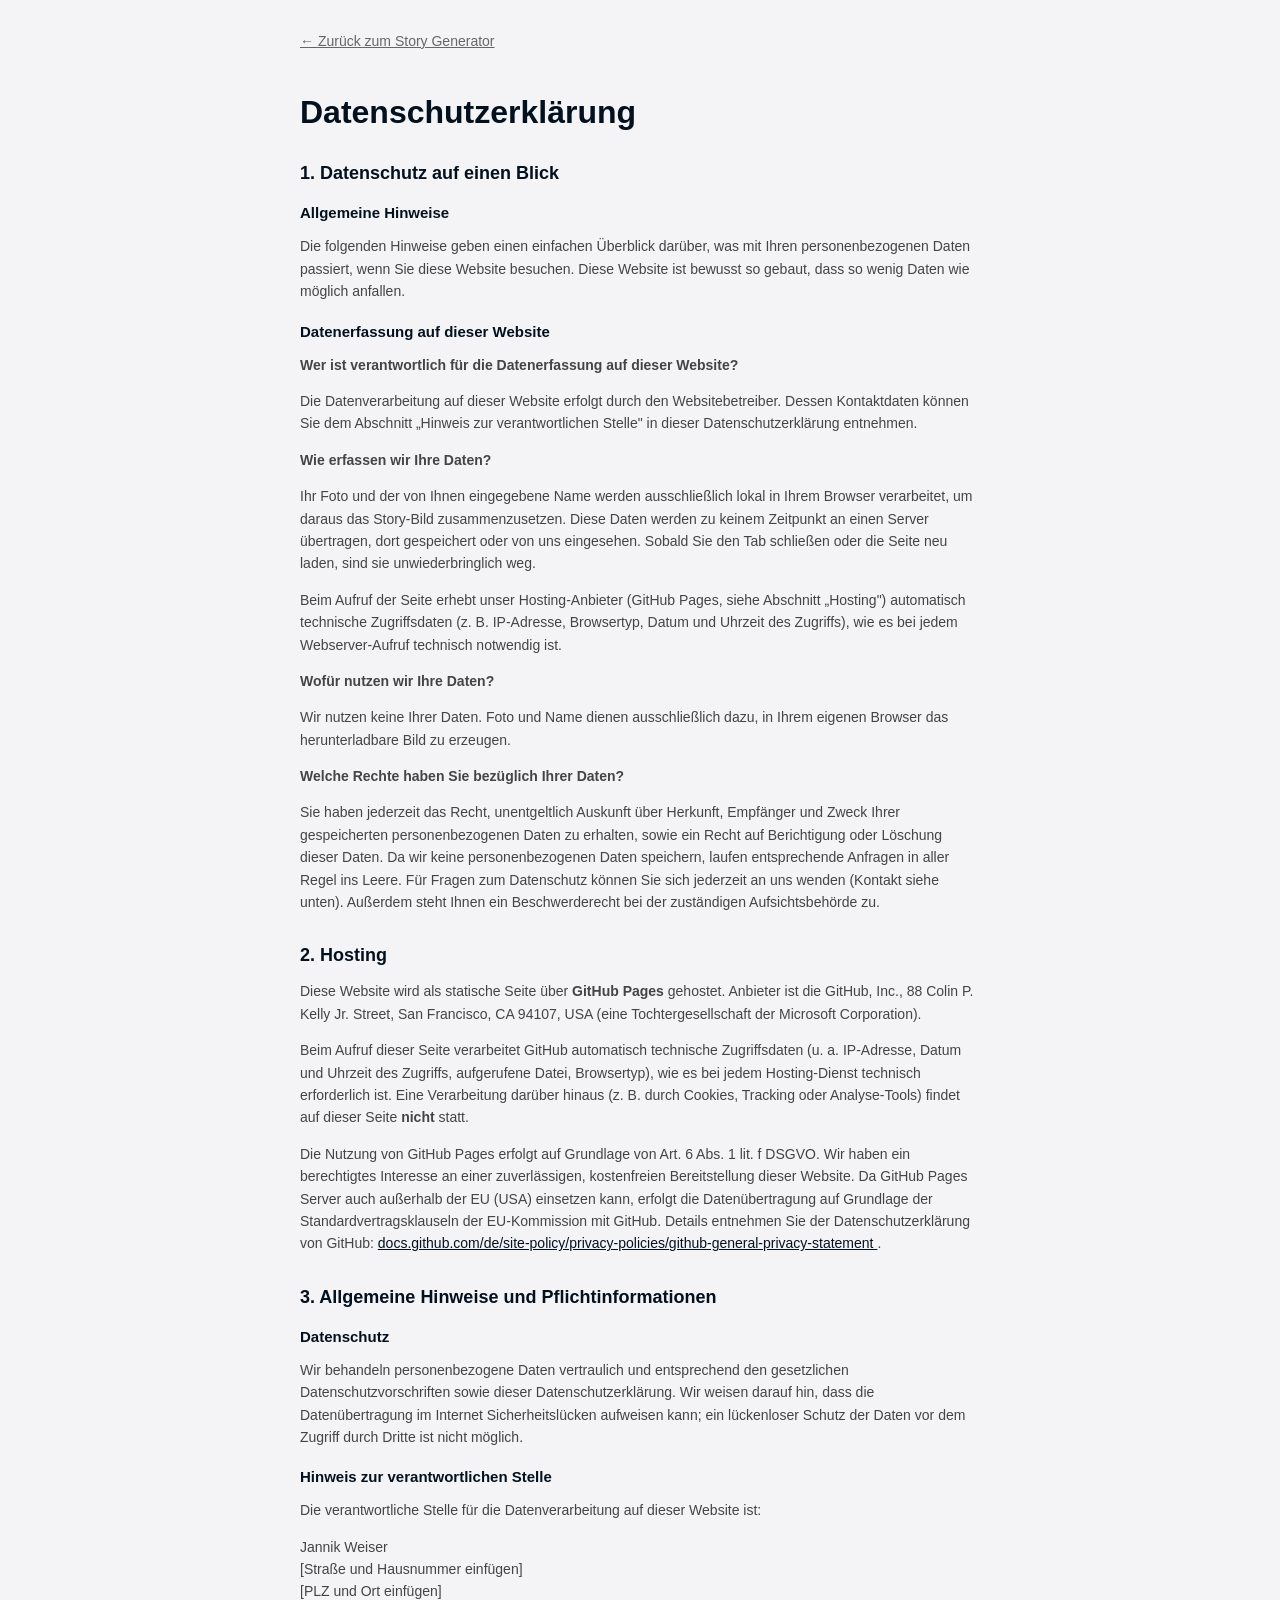
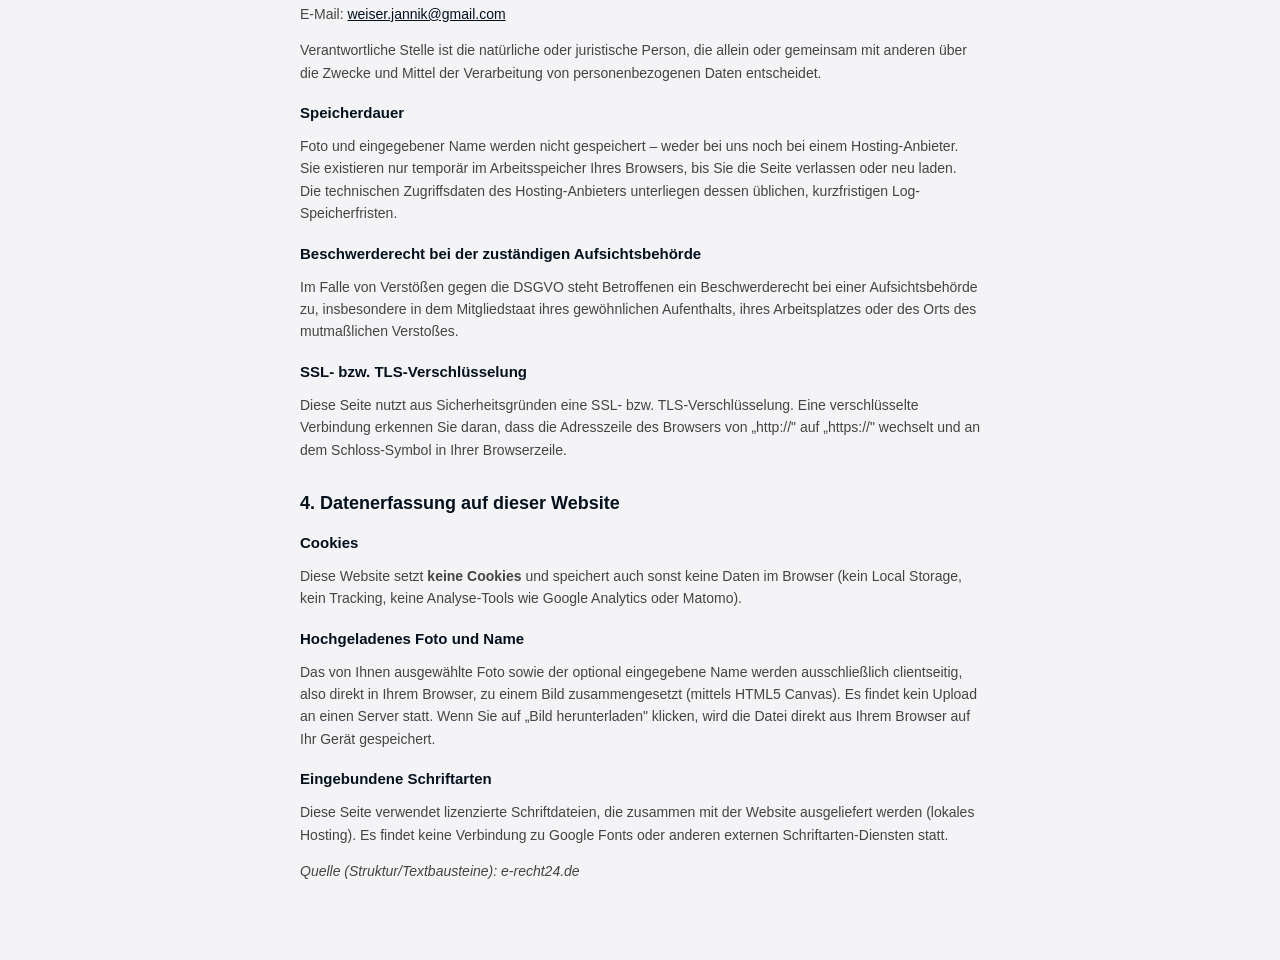
==== datenschutz.html @ 574ca00b "Add Impressum and Datenschutz pages with footer links Impressum is adapted from the DAV Kletterzentr" ====
<!DOCTYPE html>
<html lang="de">
<head>
<meta charset="UTF-8">
<meta name="viewport" content="width=device-width, initial-scale=1.0">
<title>Datenschutzerklärung – EYCH Augsburg Story Generator</title>
<link rel="stylesheet" href="style.css">
</head>
<body>
  <div class="page legal">
    <a class="back-link" href="index.html">← Zurück zum Story Generator</a>
    <h1>Datenschutzerklärung</h1>

    <h2>1. Datenschutz auf einen Blick</h2>
    <h3>Allgemeine Hinweise</h3>
    <p>
      Die folgenden Hinweise geben einen einfachen Überblick darüber, was mit Ihren
      personenbezogenen Daten passiert, wenn Sie diese Website besuchen. Diese Website ist
      bewusst so gebaut, dass so wenig Daten wie möglich anfallen.
    </p>

    <h3>Datenerfassung auf dieser Website</h3>
    <p><strong>Wer ist verantwortlich für die Datenerfassung auf dieser Website?</strong></p>
    <p>
      Die Datenverarbeitung auf dieser Website erfolgt durch den Websitebetreiber. Dessen
      Kontaktdaten können Sie dem Abschnitt „Hinweis zur verantwortlichen Stelle" in dieser
      Datenschutzerklärung entnehmen.
    </p>

    <p><strong>Wie erfassen wir Ihre Daten?</strong></p>
    <p>
      Ihr Foto und der von Ihnen eingegebene Name werden ausschließlich lokal in Ihrem
      Browser verarbeitet, um daraus das Story-Bild zusammenzusetzen. Diese Daten werden zu
      keinem Zeitpunkt an einen Server übertragen, dort gespeichert oder von uns eingesehen.
      Sobald Sie den Tab schließen oder die Seite neu laden, sind sie unwiederbringlich weg.
    </p>
    <p>
      Beim Aufruf der Seite erhebt unser Hosting-Anbieter (GitHub Pages, siehe Abschnitt
      „Hosting") automatisch technische Zugriffsdaten (z. B. IP-Adresse, Browsertyp, Datum
      und Uhrzeit des Zugriffs), wie es bei jedem Webserver-Aufruf technisch notwendig ist.
    </p>

    <p><strong>Wofür nutzen wir Ihre Daten?</strong></p>
    <p>
      Wir nutzen keine Ihrer Daten. Foto und Name dienen ausschließlich dazu, in Ihrem
      eigenen Browser das herunterladbare Bild zu erzeugen.
    </p>

    <p><strong>Welche Rechte haben Sie bezüglich Ihrer Daten?</strong></p>
    <p>
      Sie haben jederzeit das Recht, unentgeltlich Auskunft über Herkunft, Empfänger und
      Zweck Ihrer gespeicherten personenbezogenen Daten zu erhalten, sowie ein Recht auf
      Berichtigung oder Löschung dieser Daten. Da wir keine personenbezogenen Daten
      speichern, laufen entsprechende Anfragen in aller Regel ins Leere. Für Fragen zum
      Datenschutz können Sie sich jederzeit an uns wenden (Kontakt siehe unten). Außerdem
      steht Ihnen ein Beschwerderecht bei der zuständigen Aufsichtsbehörde zu.
    </p>

    <h2>2. Hosting</h2>
    <p>
      Diese Website wird als statische Seite über <strong>GitHub Pages</strong> gehostet.
      Anbieter ist die GitHub, Inc., 88 Colin P. Kelly Jr. Street, San Francisco, CA 94107,
      USA (eine Tochtergesellschaft der Microsoft Corporation).
    </p>
    <p>
      Beim Aufruf dieser Seite verarbeitet GitHub automatisch technische Zugriffsdaten
      (u. a. IP-Adresse, Datum und Uhrzeit des Zugriffs, aufgerufene Datei, Browsertyp), wie
      es bei jedem Hosting-Dienst technisch erforderlich ist. Eine Verarbeitung darüber
      hinaus (z. B. durch Cookies, Tracking oder Analyse-Tools) findet auf dieser Seite
      <strong>nicht</strong> statt.
    </p>
    <p>
      Die Nutzung von GitHub Pages erfolgt auf Grundlage von Art. 6 Abs. 1 lit. f DSGVO. Wir
      haben ein berechtigtes Interesse an einer zuverlässigen, kostenfreien Bereitstellung
      dieser Website. Da GitHub Pages Server auch außerhalb der EU (USA) einsetzen kann,
      erfolgt die Datenübertragung auf Grundlage der Standardvertragsklauseln der
      EU-Kommission mit GitHub. Details entnehmen Sie der Datenschutzerklärung von GitHub:
      <a href="https://docs.github.com/de/site-policy/privacy-policies/github-general-privacy-statement" target="_blank" rel="noopener">
        docs.github.com/de/site-policy/privacy-policies/github-general-privacy-statement
      </a>.
    </p>

    <h2>3. Allgemeine Hinweise und Pflichtinformationen</h2>
    <h3>Datenschutz</h3>
    <p>
      Wir behandeln personenbezogene Daten vertraulich und entsprechend den gesetzlichen
      Datenschutzvorschriften sowie dieser Datenschutzerklärung. Wir weisen darauf hin, dass
      die Datenübertragung im Internet Sicherheitslücken aufweisen kann; ein lückenloser
      Schutz der Daten vor dem Zugriff durch Dritte ist nicht möglich.
    </p>

    <h3>Hinweis zur verantwortlichen Stelle</h3>
    <p>
      Die verantwortliche Stelle für die Datenverarbeitung auf dieser Website ist:
    </p>
    <p>
      Jannik Weiser<br>
      [Straße und Hausnummer einfügen]<br>
      [PLZ und Ort einfügen]<br>
      E-Mail: <a href="mailto:weiser.jannik@gmail.com">weiser.jannik@gmail.com</a>
    </p>
    <p>
      Verantwortliche Stelle ist die natürliche oder juristische Person, die allein oder
      gemeinsam mit anderen über die Zwecke und Mittel der Verarbeitung von
      personenbezogenen Daten entscheidet.
    </p>

    <h3>Speicherdauer</h3>
    <p>
      Foto und eingegebener Name werden nicht gespeichert – weder bei uns noch bei einem
      Hosting-Anbieter. Sie existieren nur temporär im Arbeitsspeicher Ihres Browsers, bis
      Sie die Seite verlassen oder neu laden. Die technischen Zugriffsdaten des
      Hosting-Anbieters unterliegen dessen üblichen, kurzfristigen Log-Speicherfristen.
    </p>

    <h3>Beschwerderecht bei der zuständigen Aufsichtsbehörde</h3>
    <p>
      Im Falle von Verstößen gegen die DSGVO steht Betroffenen ein Beschwerderecht bei einer
      Aufsichtsbehörde zu, insbesondere in dem Mitgliedstaat ihres gewöhnlichen Aufenthalts,
      ihres Arbeitsplatzes oder des Orts des mutmaßlichen Verstoßes.
    </p>

    <h3>SSL- bzw. TLS-Verschlüsselung</h3>
    <p>
      Diese Seite nutzt aus Sicherheitsgründen eine SSL- bzw. TLS-Verschlüsselung. Eine
      verschlüsselte Verbindung erkennen Sie daran, dass die Adresszeile des Browsers von
      „http://" auf „https://" wechselt und an dem Schloss-Symbol in Ihrer Browserzeile.
    </p>

    <h2>4. Datenerfassung auf dieser Website</h2>
    <h3>Cookies</h3>
    <p>
      Diese Website setzt <strong>keine Cookies</strong> und speichert auch sonst keine
      Daten im Browser (kein Local Storage, kein Tracking, keine Analyse-Tools wie Google
      Analytics oder Matomo).
    </p>

    <h3>Hochgeladenes Foto und Name</h3>
    <p>
      Das von Ihnen ausgewählte Foto sowie der optional eingegebene Name werden
      ausschließlich clientseitig, also direkt in Ihrem Browser, zu einem Bild
      zusammengesetzt (mittels HTML5 Canvas). Es findet kein Upload an einen Server statt.
      Wenn Sie auf „Bild herunterladen" klicken, wird die Datei direkt aus Ihrem Browser auf
      Ihr Gerät gespeichert.
    </p>

    <h3>Eingebundene Schriftarten</h3>
    <p>
      Diese Seite verwendet lizenzierte Schriftdateien, die zusammen mit der Website
      ausgeliefert werden (lokales Hosting). Es findet keine Verbindung zu Google Fonts oder
      anderen externen Schriftarten-Diensten statt.
    </p>

    <p><em>Quelle (Struktur/Textbausteine): e-recht24.de</em></p>
  </div>
</body>
</html>
---- style.css ----
@font-face {
  font-family: "WorldClimbingBold";
  src: url("assets/fonts/WorldClimbing-Bold.otf") format("opentype");
  font-weight: 700;
  font-display: swap;
}

@font-face {
  font-family: "AntarcticanMono";
  src: url("assets/fonts/AntarcticanMono-Book.ttf") format("truetype");
  font-weight: 400;
  font-display: swap;
}

:root {
  --ink: #03111f;
  --pink: #ec0c8c;
  --bg: #f4f4f6;
  --card: #ffffff;
  --border: #e2e2e7;
}

* { box-sizing: border-box; }

body {
  margin: 0;
  background: var(--bg);
  color: var(--ink);
  font-family: -apple-system, BlinkMacSystemFont, "Segoe UI", Roboto, sans-serif;
}

.page {
  max-width: 1100px;
  margin: 0 auto;
  padding: 32px 20px 64px;
}

.page__header h1 {
  font-size: 28px;
  margin: 0 0 8px;
}

.page__header p {
  margin: 0 0 32px;
  color: #555;
  max-width: 640px;
  line-height: 1.5;
}

.layout {
  display: grid;
  grid-template-columns: minmax(260px, 400px) 1fr;
  gap: 32px;
  align-items: start;
}

@media (max-width: 720px) {
  .layout {
    grid-template-columns: 1fr;
  }
}

.editor {
  display: flex;
  flex-direction: column;
  gap: 16px;
}

.stage {
  position: relative;
  width: 100%;
  aspect-ratio: 1080 / 1920;
  background: var(--card);
  border: 1px solid var(--border);
  border-radius: 12px;
  overflow: hidden;
  touch-action: none;
  cursor: grab;
}

.stage:active {
  cursor: grabbing;
}

.stage canvas {
  width: 100%;
  height: 100%;
  display: block;
}

.stage__hint {
  position: absolute;
  inset: 0;
  display: flex;
  align-items: center;
  justify-content: center;
  text-align: center;
  padding: 24px;
  color: #999;
  font-size: 14px;
  pointer-events: none;
}

.controls {
  background: var(--card);
  border: 1px solid var(--border);
  border-radius: 12px;
  padding: 16px;
}

.control {
  display: flex;
  align-items: center;
  gap: 12px;
  font-size: 14px;
}

.control input[type="range"] {
  flex: 1;
}

.hint {
  margin: 12px 0 0;
  font-size: 13px;
  color: #777;
}

.form {
  background: var(--card);
  border: 1px solid var(--border);
  border-radius: 12px;
  padding: 24px;
  display: flex;
  flex-direction: column;
  gap: 20px;
  height: fit-content;
}

.field {
  display: flex;
  flex-direction: column;
  gap: 6px;
  font-size: 14px;
  font-weight: 600;
}

.field input {
  font: inherit;
  font-weight: 400;
  padding: 10px 12px;
  border: 1px solid var(--border);
  border-radius: 8px;
}

.button {
  background: var(--pink);
  color: white;
  border: none;
  border-radius: 8px;
  padding: 14px 20px;
  font-size: 16px;
  font-weight: 600;
  cursor: pointer;
}

.button:disabled {
  background: #ccc;
  cursor: not-allowed;
}

.privacy-note {
  margin: 0;
  font-size: 13px;
  color: #777;
  line-height: 1.4;
}

.page__footer {
  margin-top: 40px;
  padding-top: 16px;
  border-top: 1px solid var(--border);
  font-size: 13px;
  color: #999;
}

.page__footer a {
  color: #999;
  text-decoration: underline;
}

.page__footer a:hover {
  color: #666;
}

.page__footer span {
  margin: 0 8px;
}

/* Impressum / Datenschutz */
.legal {
  max-width: 720px;
}

.legal a {
  color: var(--ink);
}

.legal h2 {
  font-size: 18px;
  margin: 32px 0 8px;
}

.legal h3 {
  font-size: 15px;
  margin: 20px 0 6px;
}

.legal p, .legal li {
  color: #444;
  line-height: 1.6;
  font-size: 14px;
}

.legal .back-link {
  display: inline-block;
  margin-bottom: 24px;
  font-size: 14px;
  color: #666;
}
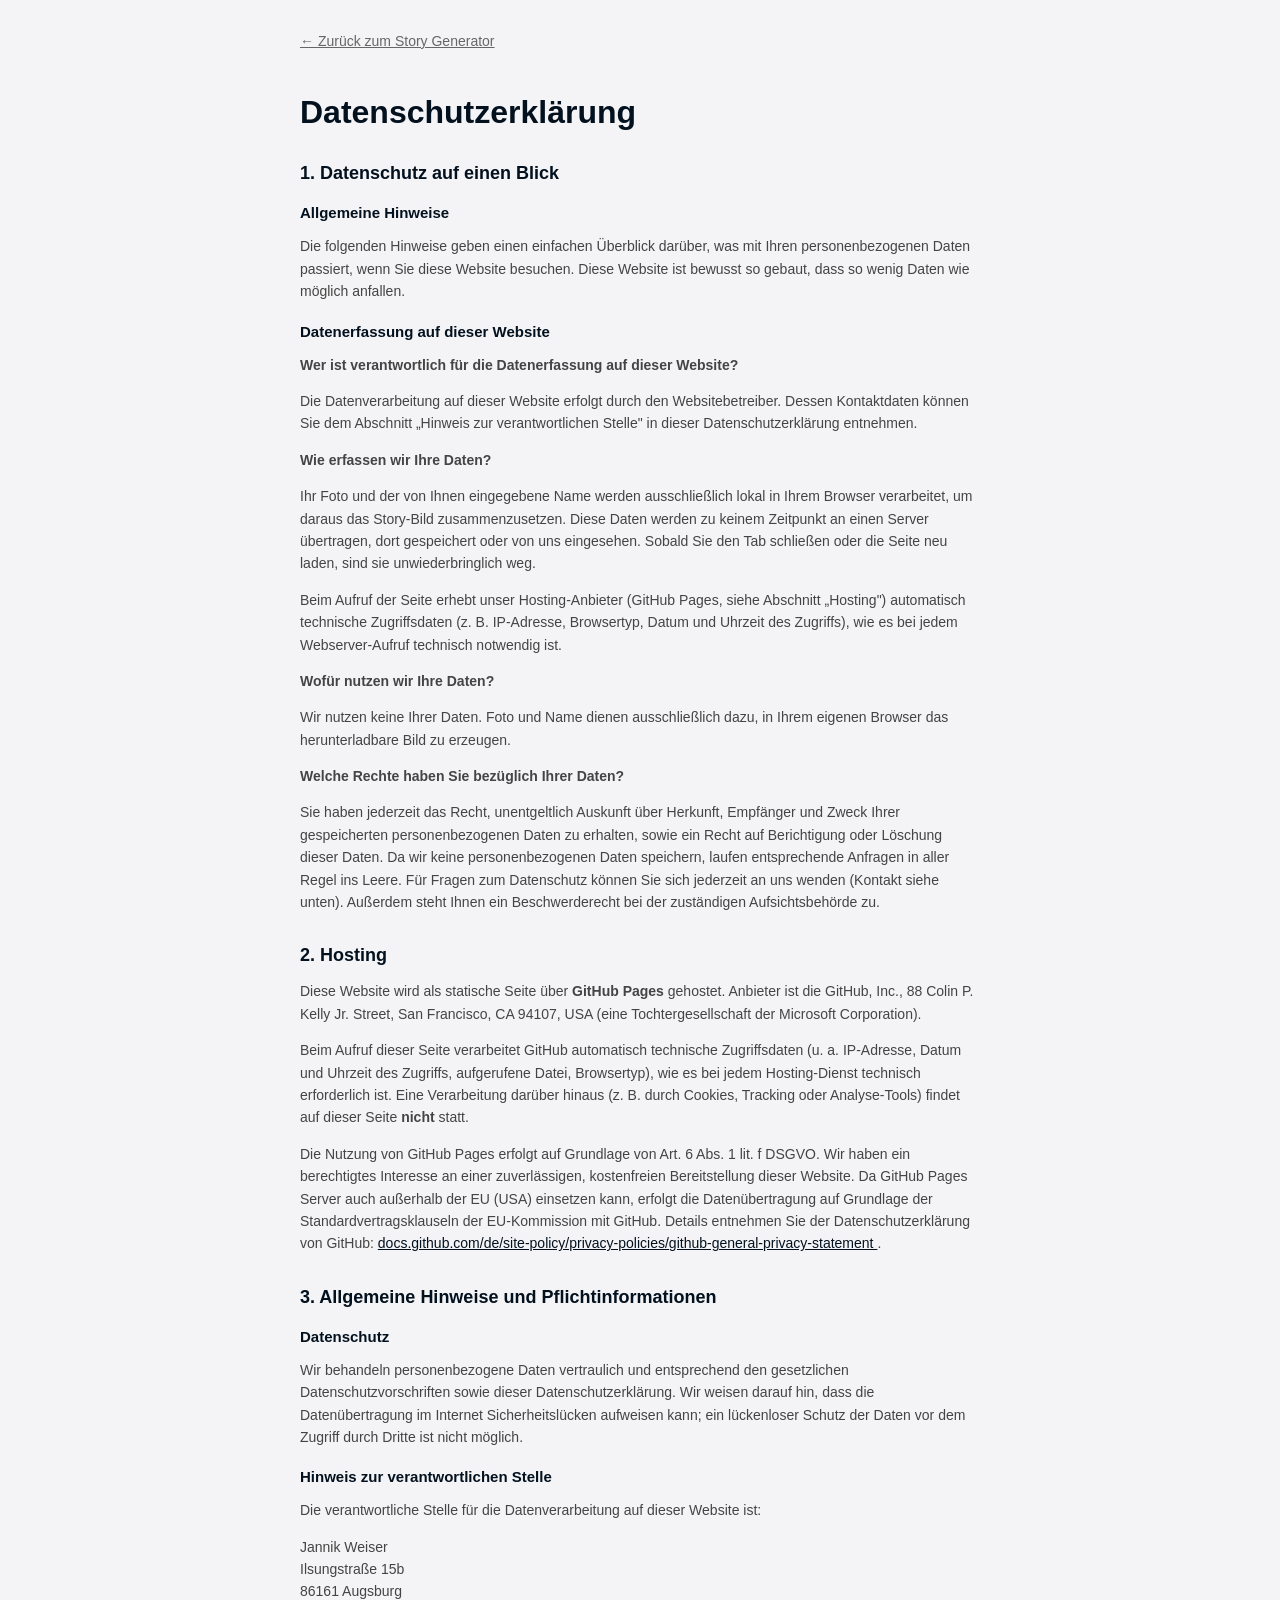
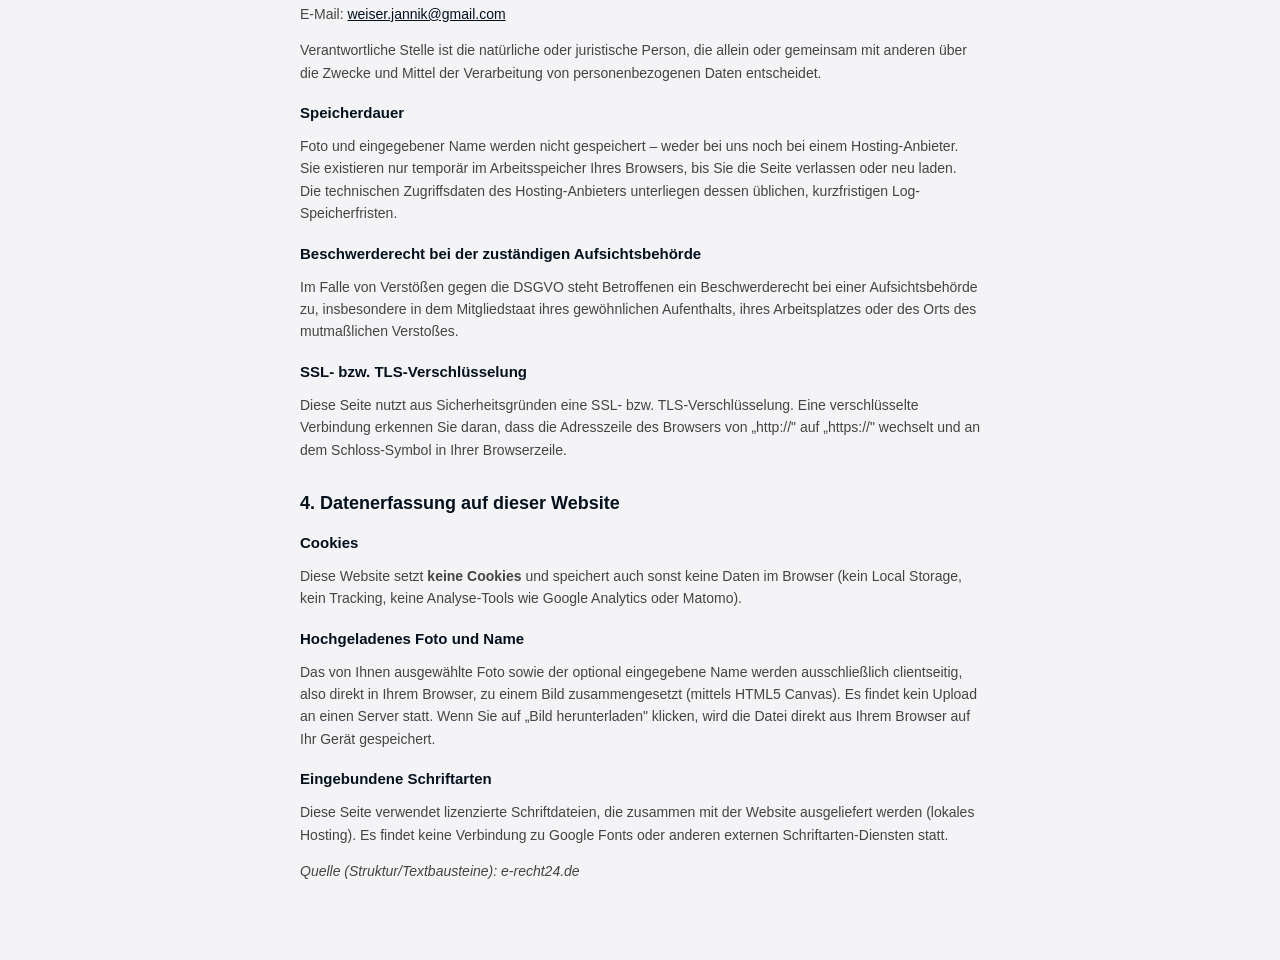
==== commit d73e4e80: "Fill in postal address in Impressum and Datenschutz Co-Authored-By: Claude Sonnet 5 <noreply@anthrop" ====
--- a/datenschutz.html
+++ b/datenschutz.html
@@ -95,8 +95,8 @@
     </p>
     <p>
       Jannik Weiser<br>
-      [Straße und Hausnummer einfügen]<br>
-      [PLZ und Ort einfügen]<br>
+      Ilsungstraße 15b<br>
+      86161 Augsburg<br>
       E-Mail: <a href="mailto:weiser.jannik@gmail.com">weiser.jannik@gmail.com</a>
     </p>
     <p>
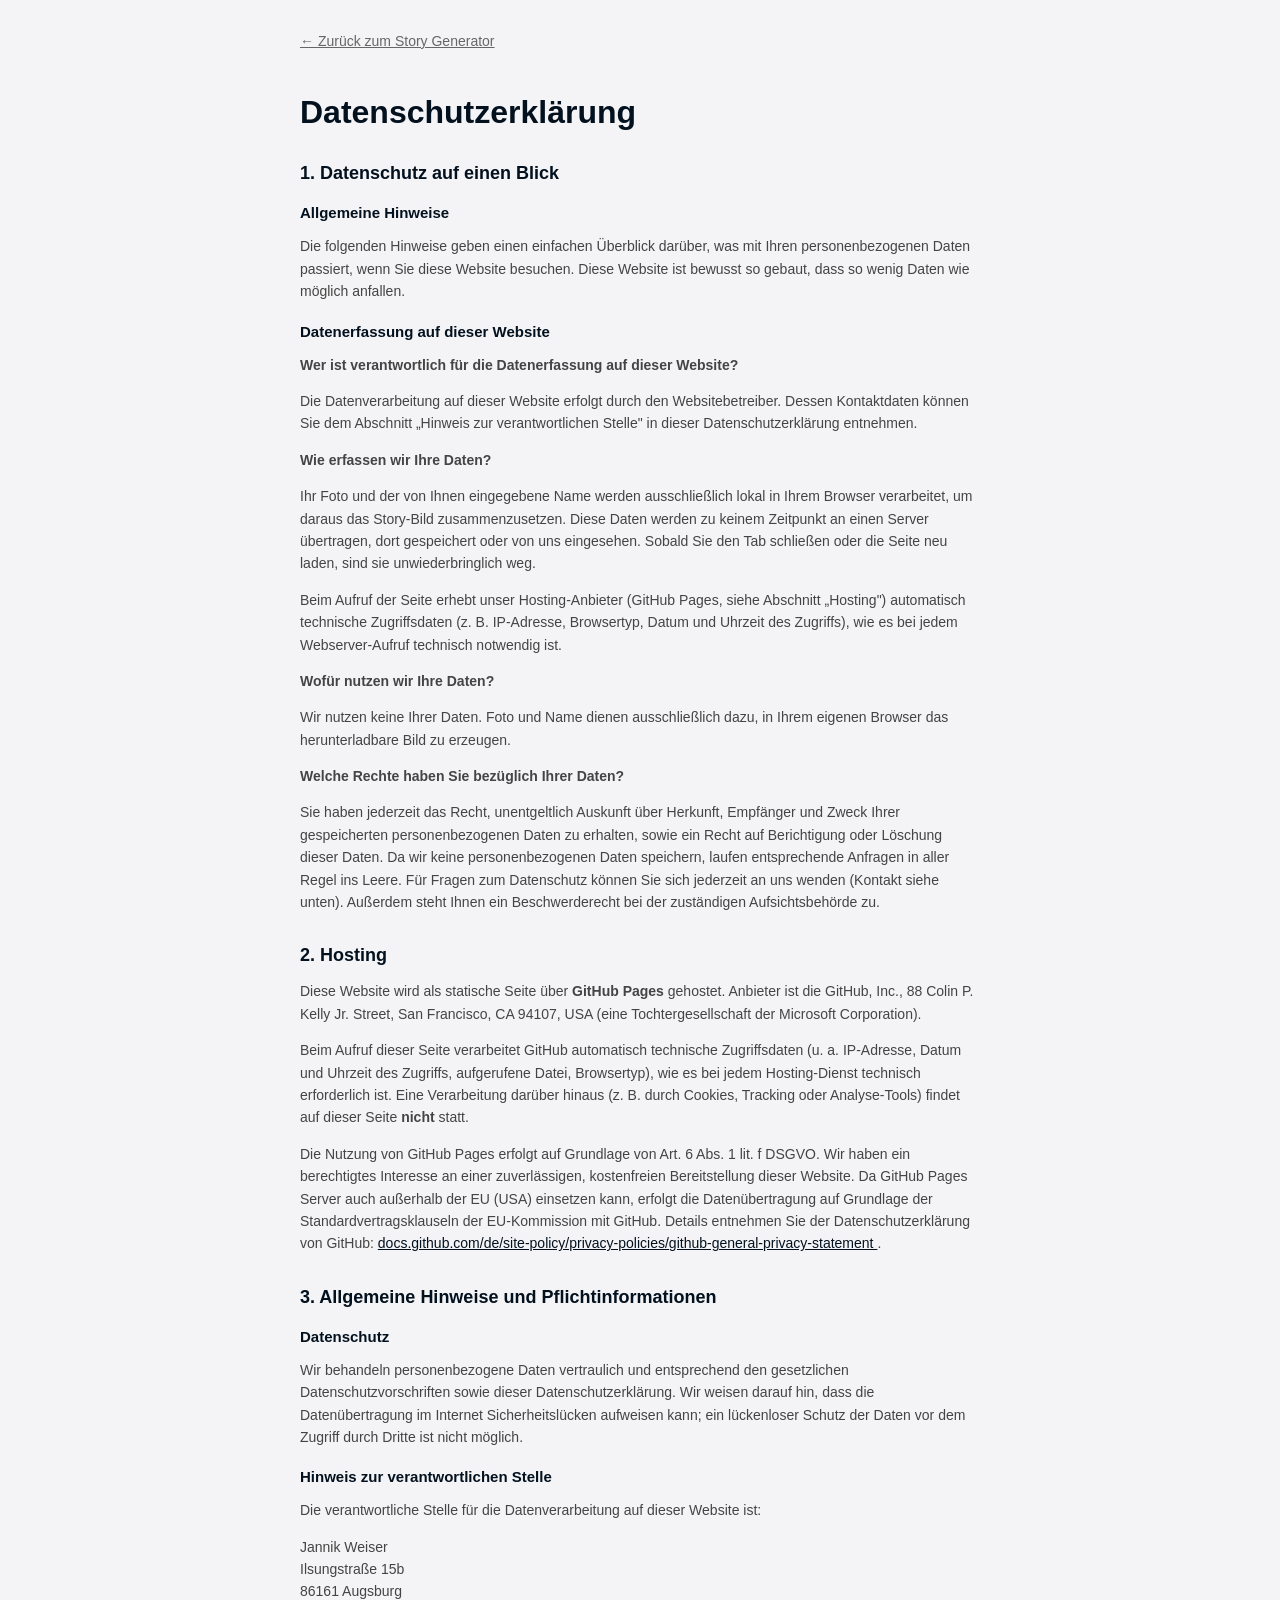
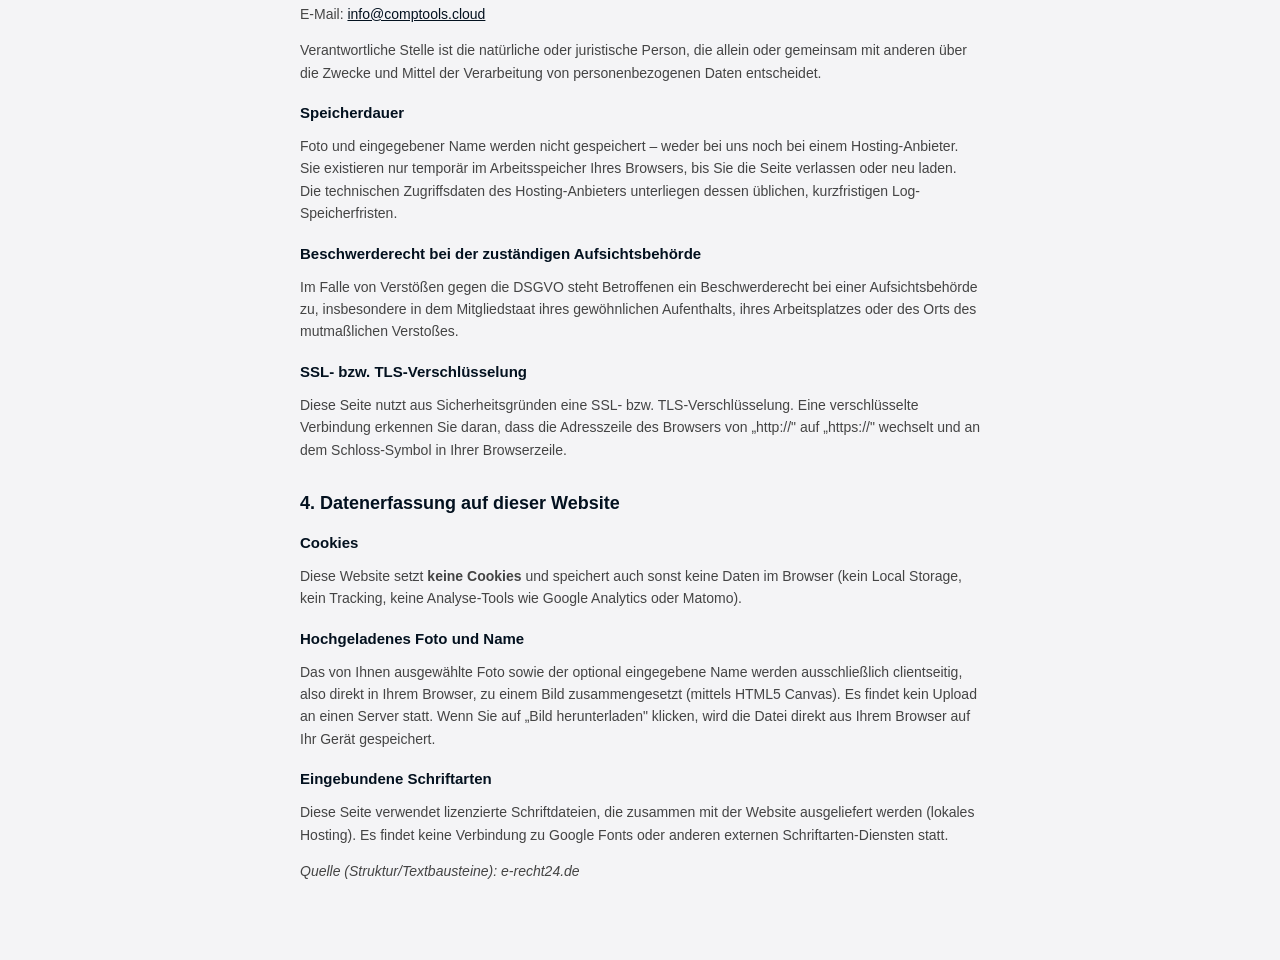
==== commit 65fb6961: "Update contact email in Datenschutzerklärung to match Impressum Co-Authored-By: Claude Sonnet 5 <nor" ====
--- a/datenschutz.html
+++ b/datenschutz.html
@@ -97,7 +97,7 @@
       Jannik Weiser<br>
       Ilsungstraße 15b<br>
       86161 Augsburg<br>
-      E-Mail: <a href="mailto:weiser.jannik@gmail.com">weiser.jannik@gmail.com</a>
+      E-Mail: <a href="mailto:info@comptools.cloud">info@comptools.cloud</a>
     </p>
     <p>
       Verantwortliche Stelle ist die natürliche oder juristische Person, die allein oder
--- a/style.css
+++ b/style.css
@@ -33,6 +33,42 @@
   max-width: 1100px;
   margin: 0 auto;
   padding: 32px 20px 64px;
+  position: relative;
+}
+
+.lang-switch {
+  position: absolute;
+  top: 32px;
+  right: 20px;
+  display: inline-flex;
+  border: 1px solid var(--border);
+  border-radius: 8px;
+  overflow: hidden;
+}
+
+.lang-switch__btn {
+  font: inherit;
+  font-size: 13px;
+  font-weight: 600;
+  border: none;
+  background: var(--card);
+  color: #999;
+  padding: 6px 12px;
+  cursor: pointer;
+}
+
+.lang-switch__btn[aria-pressed="true"] {
+  background: var(--ink);
+  color: #fff;
+}
+
+@media (max-width: 480px) {
+  .lang-switch {
+    position: static;
+    display: flex;
+    justify-content: flex-end;
+    margin-bottom: 16px;
+  }
 }
 
 .page__header h1 {
@@ -74,7 +110,7 @@
   border: 1px solid var(--border);
   border-radius: 12px;
   overflow: hidden;
-  touch-action: none;
+  touch-action: pan-y;
   cursor: grab;
 }
 
